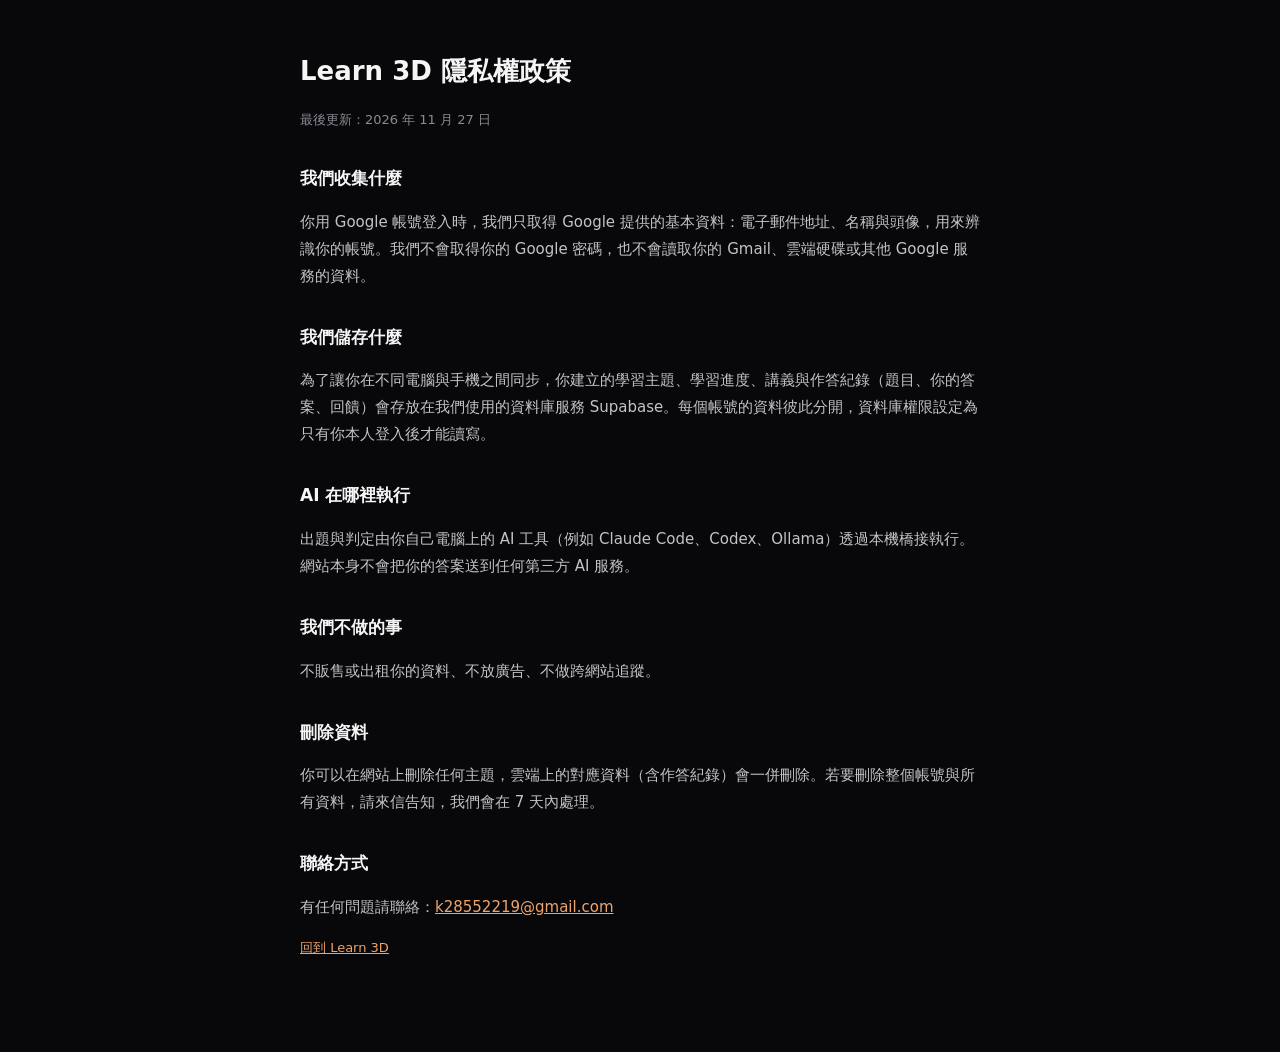
==== frontend/privacy.html @ 32d866fa "新增隱私權政策頁（Google 登入發布正式版需要），登入畫面加連結 Co-Authored-By: Claude Opus 5.5 <noreply@anthropic.com> Claude-Se" ====
<!doctype html>
<html lang="zh-Hant">
<head>
<meta charset="utf-8" />
<meta name="viewport" content="width=device-width, initial-scale=1" />
<title>隱私權政策 · Learn 3D</title>
<link rel="icon" href="./favicon.svg" type="image/svg+xml" />
<style>
  body { margin: 0; background: #08080a; color: #c3c3c8; font: 15px/1.8 "Noto Sans TC", system-ui, sans-serif; }
  main { max-width: 680px; margin: 0 auto; padding: 48px 22px 80px; }
  h1 { color: #f5f5f6; font-size: 26px; margin: 0 0 4px; }
  h2 { color: #f5f5f6; font-size: 17px; margin: 32px 0 6px; }
  a { color: #f0a46a; }
  .muted { color: #8a8a94; font-size: 13px; }
</style>
</head>
<body>
<main>
  <h1>Learn 3D 隱私權政策</h1>
  <p class="muted">最後更新：2026 年 11 月 27 日</p>

  <h2>我們收集什麼</h2>
  <p>你用 Google 帳號登入時，我們只取得 Google 提供的基本資料：電子郵件地址、名稱與頭像，用來辨識你的帳號。我們不會取得你的 Google 密碼，也不會讀取你的 Gmail、雲端硬碟或其他 Google 服務的資料。</p>

  <h2>我們儲存什麼</h2>
  <p>為了讓你在不同電腦與手機之間同步，你建立的學習主題、學習進度、講義與作答紀錄（題目、你的答案、回饋）會存放在我們使用的資料庫服務 Supabase。每個帳號的資料彼此分開，資料庫權限設定為只有你本人登入後才能讀寫。</p>

  <h2>AI 在哪裡執行</h2>
  <p>出題與判定由你自己電腦上的 AI 工具（例如 Claude Code、Codex、Ollama）透過本機橋接執行。網站本身不會把你的答案送到任何第三方 AI 服務。</p>

  <h2>我們不做的事</h2>
  <p>不販售或出租你的資料、不放廣告、不做跨網站追蹤。</p>

  <h2>刪除資料</h2>
  <p>你可以在網站上刪除任何主題，雲端上的對應資料（含作答紀錄）會一併刪除。若要刪除整個帳號與所有資料，請來信告知，我們會在 7 天內處理。</p>

  <h2>聯絡方式</h2>
  <p>有任何問題請聯絡：<a href="mailto:k28552219@gmail.com">k28552219@gmail.com</a></p>

  <p class="muted"><a href="./">回到 Learn 3D</a></p>
</main>
</body>
</html>
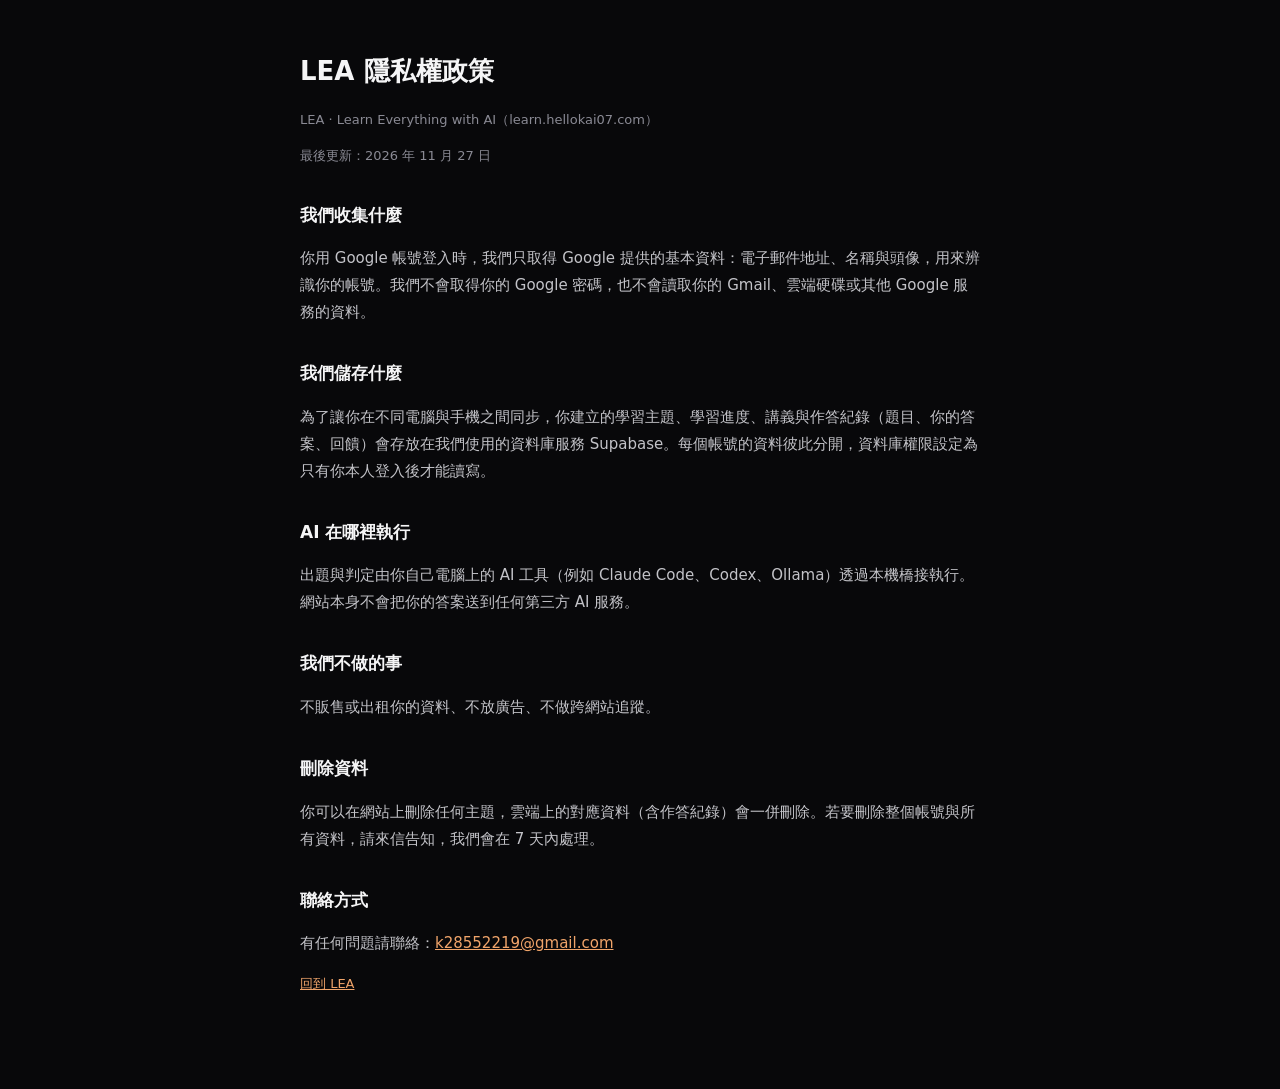
==== commit 22612c12: "改名 LEA · Learn Everything with AI（網站標題、品牌、登入畫面、PWA、隱私權政策） Co-Authored-By: Claude Opus 5.5 <noreply@a" ====
--- a/frontend/privacy.html
+++ b/frontend/privacy.html
@@ -3,7 +3,7 @@
 <head>
 <meta charset="utf-8" />
 <meta name="viewport" content="width=device-width, initial-scale=1" />
-<title>隱私權政策 · Learn 3D</title>
+<title>隱私權政策 · LEA</title>
 <link rel="icon" href="./favicon.svg" type="image/svg+xml" />
 <style>
   body { margin: 0; background: #08080a; color: #c3c3c8; font: 15px/1.8 "Noto Sans TC", system-ui, sans-serif; }
@@ -16,7 +16,8 @@
 </head>
 <body>
 <main>
-  <h1>Learn 3D 隱私權政策</h1>
+  <h1>LEA 隱私權政策</h1>
+  <p class="muted">LEA · Learn Everything with AI（learn.hellokai07.com）</p>
   <p class="muted">最後更新：2026 年 11 月 27 日</p>
 
   <h2>我們收集什麼</h2>
@@ -37,7 +38,7 @@
   <h2>聯絡方式</h2>
   <p>有任何問題請聯絡：<a href="mailto:k28552219@gmail.com">k28552219@gmail.com</a></p>
 
-  <p class="muted"><a href="./">回到 Learn 3D</a></p>
+  <p class="muted"><a href="./">回到 LEA</a></p>
 </main>
 </body>
 </html>
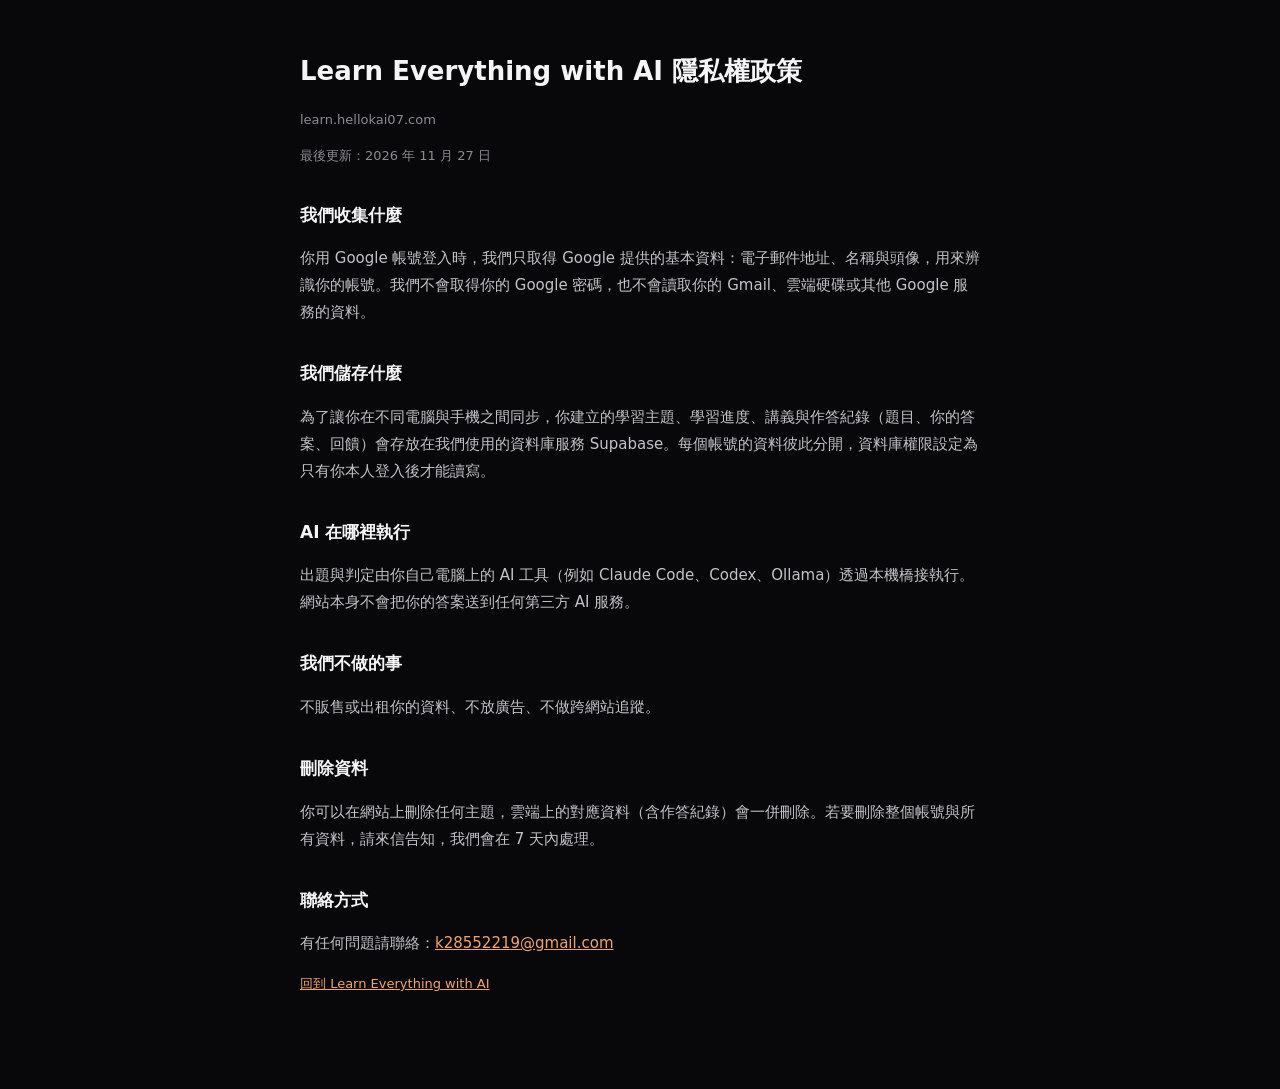
==== commit a9d6fd1e: "名稱改用全名 Learn Everything with AI（不用縮寫）；左欄品牌分兩行 Co-Authored-By: Claude Opus 5.5 <noreply@anthropic.com" ====
--- a/frontend/privacy.html
+++ b/frontend/privacy.html
@@ -3,7 +3,7 @@
 <head>
 <meta charset="utf-8" />
 <meta name="viewport" content="width=device-width, initial-scale=1" />
-<title>隱私權政策 · LEA</title>
+<title>隱私權政策 · Learn Everything with AI</title>
 <link rel="icon" href="./favicon.svg" type="image/svg+xml" />
 <style>
   body { margin: 0; background: #08080a; color: #c3c3c8; font: 15px/1.8 "Noto Sans TC", system-ui, sans-serif; }
@@ -16,8 +16,8 @@
 </head>
 <body>
 <main>
-  <h1>LEA 隱私權政策</h1>
-  <p class="muted">LEA · Learn Everything with AI（learn.hellokai07.com）</p>
+  <h1>Learn Everything with AI 隱私權政策</h1>
+  <p class="muted">learn.hellokai07.com</p>
   <p class="muted">最後更新：2026 年 11 月 27 日</p>
 
   <h2>我們收集什麼</h2>
@@ -38,7 +38,7 @@
   <h2>聯絡方式</h2>
   <p>有任何問題請聯絡：<a href="mailto:k28552219@gmail.com">k28552219@gmail.com</a></p>
 
-  <p class="muted"><a href="./">回到 LEA</a></p>
+  <p class="muted"><a href="./">回到 Learn Everything with AI</a></p>
 </main>
 </body>
 </html>
